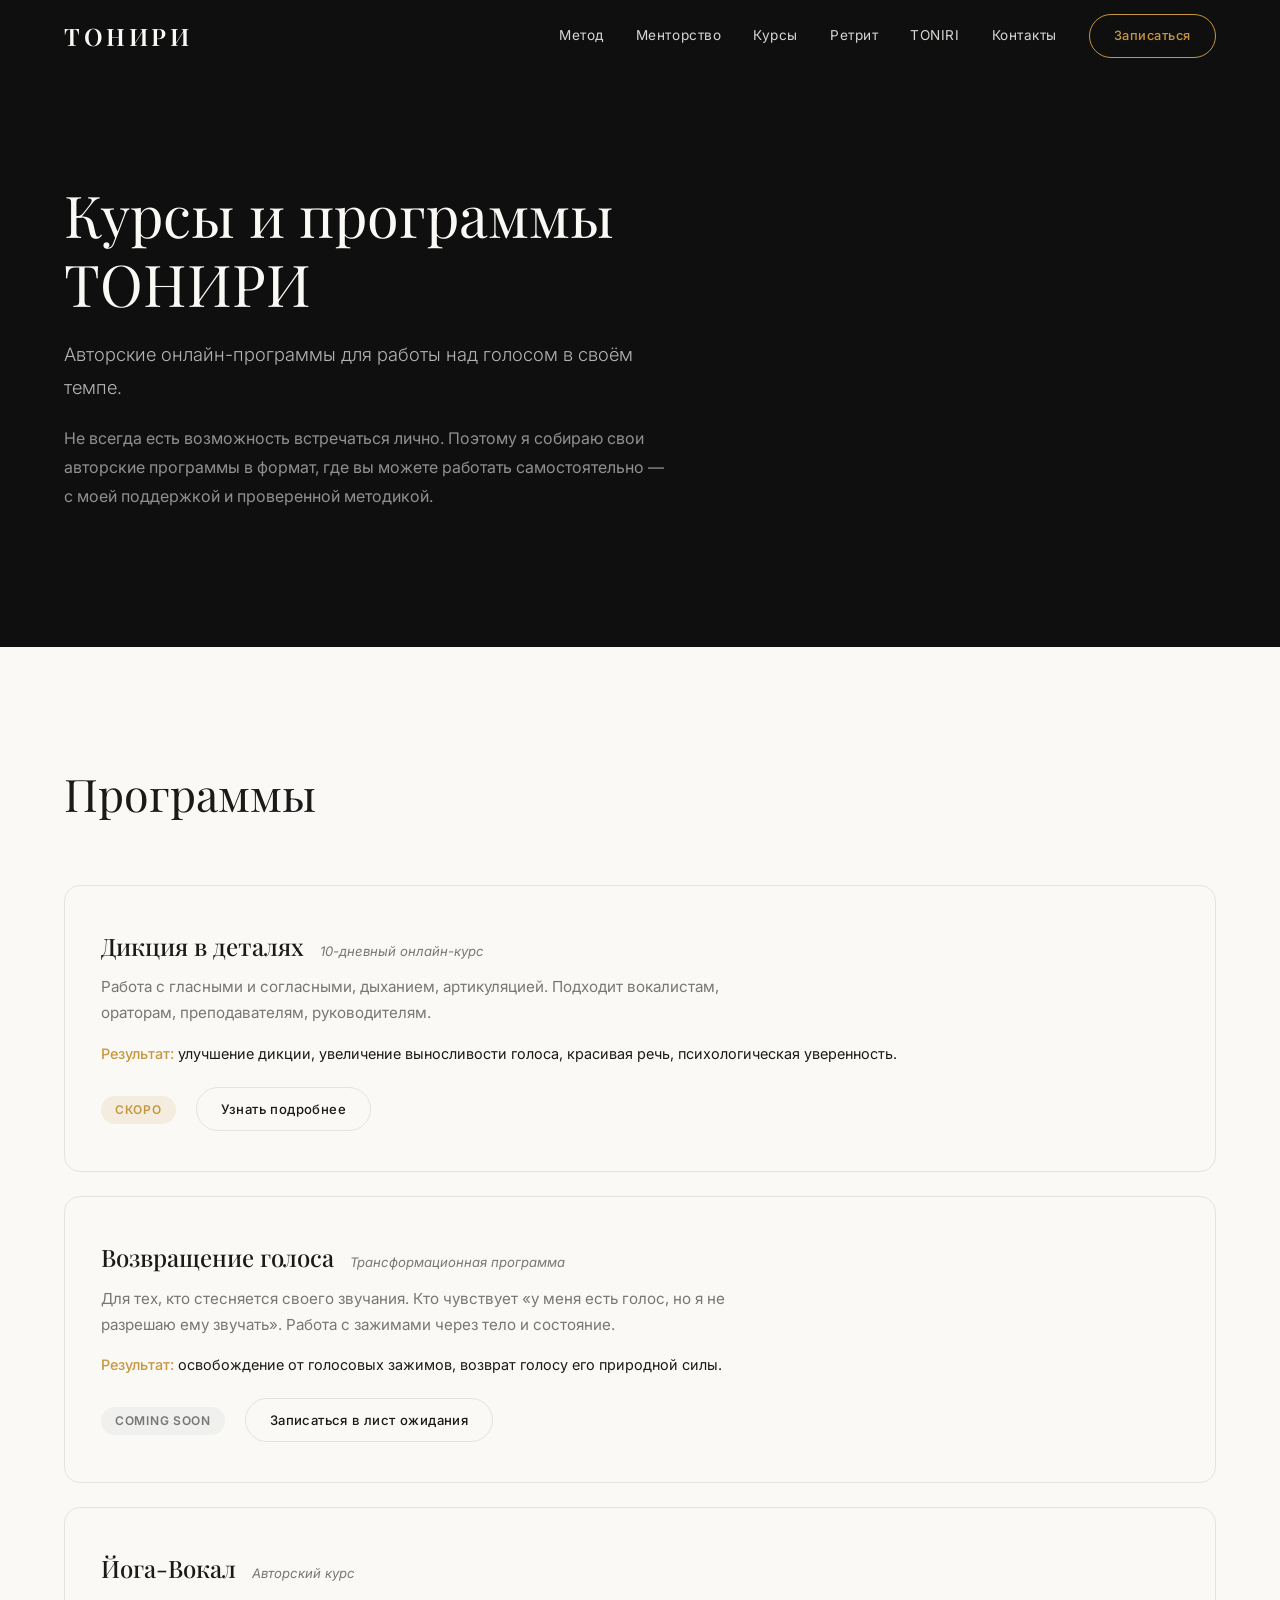
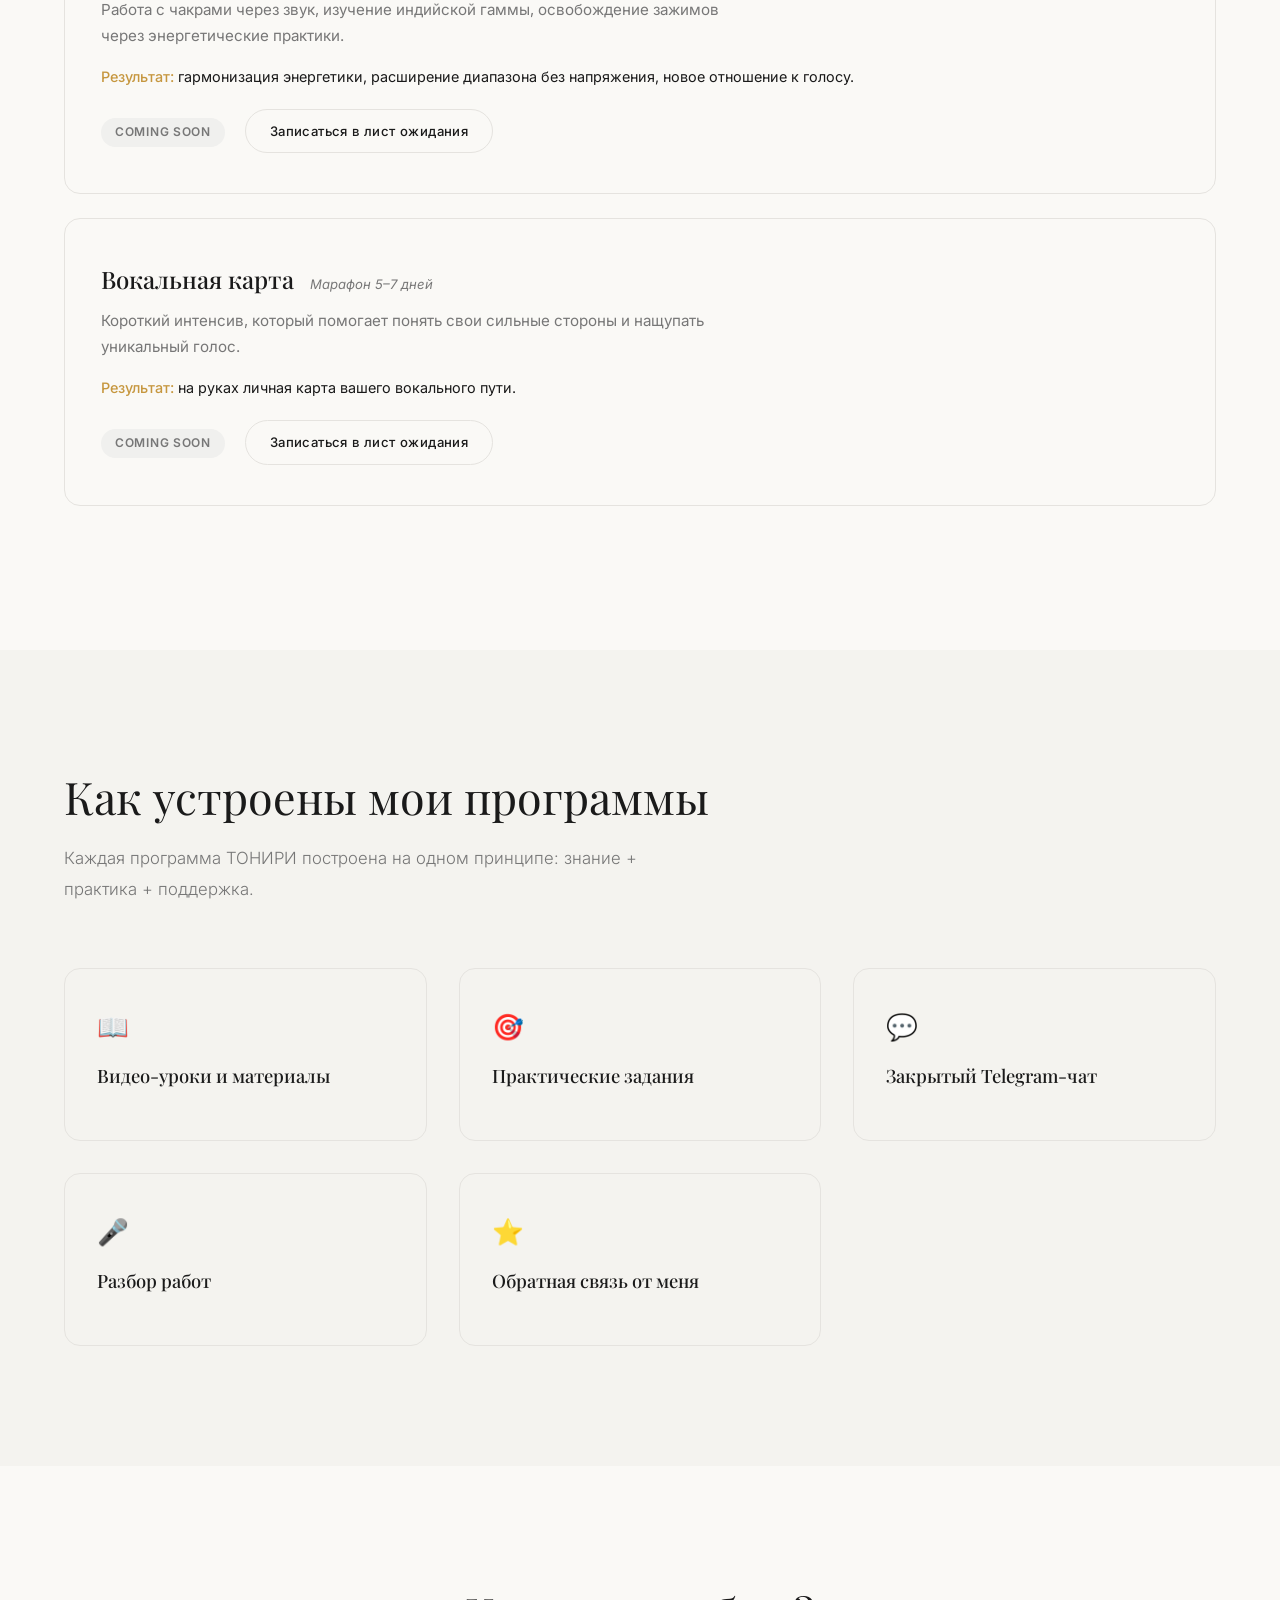
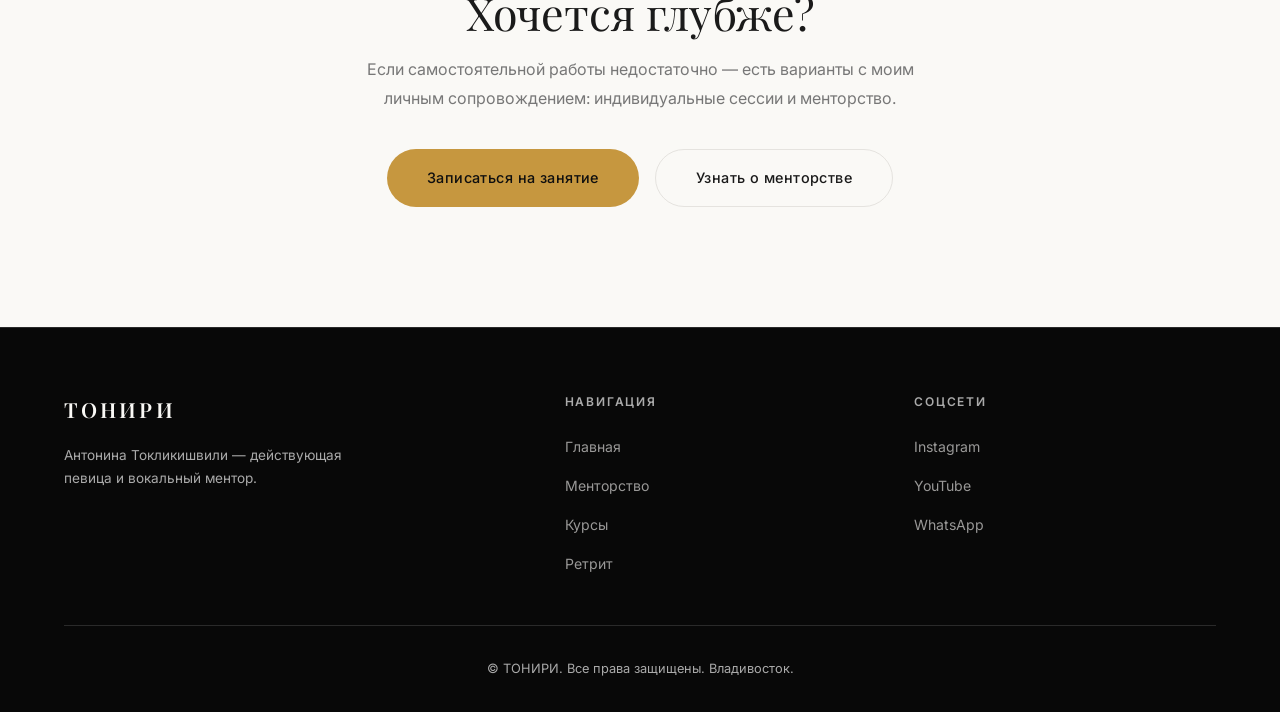
==== pages/courses.html @ 753eff2c "Add TONIRI website — main page + 4 subpages Static HTML/CSS/JS site for vocal mentor Antonina Toklik" ====
<!DOCTYPE html>
<html lang="ru">
<head>
  <meta charset="UTF-8">
  <meta name="viewport" content="width=device-width, initial-scale=1.0">
  <title>Курсы и программы ТОНИРИ — Антонина Токликишвили</title>
  <meta name="description" content="Авторские онлайн-программы для работы над голосом в своём темпе. Дикция, вокал, сценическая подача.">
  <link rel="stylesheet" href="../css/style.css">
</head>
<body>

  <header class="header header--scrolled">
    <div class="container">
      <a href="../" class="header__logo">Тонири</a>
      <nav class="header__nav">
        <a href="../#method">Метод</a>
        <a href="mentorship.html">Менторство</a>
        <a href="courses.html">Курсы</a>
        <a href="retreat.html">Ретрит</a>
        <a href="../#artist">TONIRI</a>
        <a href="../#contacts">Контакты</a>
        <a href="https://wa.me/79140761133?text=%D0%97%D0%B4%D1%80%D0%B0%D0%B2%D1%81%D1%82%D0%B2%D1%83%D0%B9%D1%82%D0%B5!%20%D0%98%D0%BD%D1%82%D0%B5%D1%80%D0%B5%D1%81%D1%83%D1%8E%D1%82%20%D0%BA%D1%83%D1%80%D1%81%D1%8B" target="_blank" class="header__cta">Записаться</a>
      </nav>
      <button class="header__burger" aria-label="Menu"><span></span><span></span><span></span></button>
    </div>
  </header>

  <div class="mobile-menu">
    <a href="../#method">Метод</a>
    <a href="mentorship.html">Менторство</a>
    <a href="courses.html">Курсы</a>
    <a href="retreat.html">Ретрит</a>
    <a href="../#artist">TONIRI</a>
    <a href="../#contacts">Контакты</a>
  </div>

  <!-- HERO -->
  <section class="subpage-hero">
    <div class="subpage-hero__bg" style="background-image: url('../images/portrait-red-lips.jpg')"></div>
    <div class="container">
      <h1 class="subpage-hero__title">Курсы и программы<br>ТОНИРИ</h1>
      <p class="subpage-hero__subtitle">Авторские онлайн-программы для работы над голосом в своём темпе.</p>
      <p class="subpage-hero__lead">Не всегда есть возможность встречаться лично. Поэтому я собираю свои авторские программы в формат, где вы можете работать самостоятельно — с моей поддержкой и проверенной методикой.</p>
    </div>
  </section>

  <!-- ПРОГРАММЫ -->
  <section class="section">
    <div class="container">
      <div class="section__header fade-up">
        <h2 class="section__title">Программы</h2>
      </div>

      <div class="course-card fade-up">
        <div class="course-card__header">
          <h3 class="course-card__title">Дикция в деталях</h3>
          <span class="course-card__format">10-дневный онлайн-курс</span>
        </div>
        <p class="course-card__desc">Работа с гласными и согласными, дыханием, артикуляцией. Подходит вокалистам, ораторам, преподавателям, руководителям.</p>
        <p class="course-card__result"><strong>Результат:</strong> улучшение дикции, увеличение выносливости голоса, красивая речь, психологическая уверенность.</p>
        <span class="course-card__status course-card__status--active">Скоро</span>
        <a href="https://wa.me/79140761133?text=%D0%97%D0%B4%D1%80%D0%B0%D0%B2%D1%81%D1%82%D0%B2%D1%83%D0%B9%D1%82%D0%B5!%20%D0%98%D0%BD%D1%82%D0%B5%D1%80%D0%B5%D1%81%D1%83%D0%B5%D1%82%20%D0%BA%D1%83%D1%80%D1%81%20%D0%94%D0%B8%D0%BA%D1%86%D0%B8%D1%8F%20%D0%B2%20%D0%B4%D0%B5%D1%82%D0%B0%D0%BB%D1%8F%D1%85" target="_blank" class="btn btn--outline btn--small">Узнать подробнее</a>
      </div>

      <div class="course-card fade-up">
        <div class="course-card__header">
          <h3 class="course-card__title">Возвращение голоса</h3>
          <span class="course-card__format">Трансформационная программа</span>
        </div>
        <p class="course-card__desc">Для тех, кто стесняется своего звучания. Кто чувствует «у меня есть голос, но я не разрешаю ему звучать». Работа с зажимами через тело и состояние.</p>
        <p class="course-card__result"><strong>Результат:</strong> освобождение от голосовых зажимов, возврат голосу его природной силы.</p>
        <span class="course-card__status course-card__status--soon">Coming soon</span>
        <a href="https://wa.me/79140761133?text=%D0%97%D0%B4%D1%80%D0%B0%D0%B2%D1%81%D1%82%D0%B2%D1%83%D0%B9%D1%82%D0%B5!%20%D0%A5%D0%BE%D1%87%D1%83%20%D0%B2%20%D0%BB%D0%B8%D1%81%D1%82%20%D0%BE%D0%B6%D0%B8%D0%B4%D0%B0%D0%BD%D0%B8%D1%8F%20%D0%BA%D1%83%D1%80%D1%81%D0%B0%20%D0%92%D0%BE%D0%B7%D0%B2%D1%80%D0%B0%D1%89%D0%B5%D0%BD%D0%B8%D0%B5%20%D0%B3%D0%BE%D0%BB%D0%BE%D1%81%D0%B0" target="_blank" class="btn btn--outline btn--small">Записаться в лист ожидания</a>
      </div>

      <div class="course-card fade-up">
        <div class="course-card__header">
          <h3 class="course-card__title">Йога-Вокал</h3>
          <span class="course-card__format">Авторский курс</span>
        </div>
        <p class="course-card__desc">Работа с чакрами через звук, изучение индийской гаммы, освобождение зажимов через энергетические практики.</p>
        <p class="course-card__result"><strong>Результат:</strong> гармонизация энергетики, расширение диапазона без напряжения, новое отношение к голосу.</p>
        <span class="course-card__status course-card__status--soon">Coming soon</span>
        <a href="https://wa.me/79140761133?text=%D0%97%D0%B4%D1%80%D0%B0%D0%B2%D1%81%D1%82%D0%B2%D1%83%D0%B9%D1%82%D0%B5!%20%D0%A5%D0%BE%D1%87%D1%83%20%D0%B2%20%D0%BB%D0%B8%D1%81%D1%82%20%D0%BE%D0%B6%D0%B8%D0%B4%D0%B0%D0%BD%D0%B8%D1%8F%20%D0%BA%D1%83%D1%80%D1%81%D0%B0%20%D0%99%D0%BE%D0%B3%D0%B0-%D0%92%D0%BE%D0%BA%D0%B0%D0%BB" target="_blank" class="btn btn--outline btn--small">Записаться в лист ожидания</a>
      </div>

      <div class="course-card fade-up">
        <div class="course-card__header">
          <h3 class="course-card__title">Вокальная карта</h3>
          <span class="course-card__format">Марафон 5–7 дней</span>
        </div>
        <p class="course-card__desc">Короткий интенсив, который помогает понять свои сильные стороны и нащупать уникальный голос.</p>
        <p class="course-card__result"><strong>Результат:</strong> на руках личная карта вашего вокального пути.</p>
        <span class="course-card__status course-card__status--soon">Coming soon</span>
        <a href="https://wa.me/79140761133?text=%D0%97%D0%B4%D1%80%D0%B0%D0%B2%D1%81%D1%82%D0%B2%D1%83%D0%B9%D1%82%D0%B5!%20%D0%A5%D0%BE%D1%87%D1%83%20%D0%B2%20%D0%BB%D0%B8%D1%81%D1%82%20%D0%BE%D0%B6%D0%B8%D0%B4%D0%B0%D0%BD%D0%B8%D1%8F%20%D0%BC%D0%B0%D1%80%D0%B0%D1%84%D0%BE%D0%BD%D0%B0%20%D0%92%D0%BE%D0%BA%D0%B0%D0%BB%D1%8C%D0%BD%D0%B0%D1%8F%20%D0%BA%D0%B0%D1%80%D1%82%D0%B0" target="_blank" class="btn btn--outline btn--small">Записаться в лист ожидания</a>
      </div>
    </div>
  </section>

  <!-- КАК УСТРОЕНЫ ПРОГРАММЫ -->
  <section class="section section--alt">
    <div class="container">
      <div class="section__header fade-up">
        <h2 class="section__title">Как устроены мои программы</h2>
        <p class="section__subtitle">Каждая программа ТОНИРИ построена на одном принципе: знание + практика + поддержка.</p>
      </div>
      <div class="info-blocks fade-up">
        <div class="info-block">
          <div class="info-block__icon">&#128214;</div>
          <h3 class="info-block__title">Видео-уроки и материалы</h3>
        </div>
        <div class="info-block">
          <div class="info-block__icon">&#127919;</div>
          <h3 class="info-block__title">Практические задания</h3>
        </div>
        <div class="info-block">
          <div class="info-block__icon">&#128172;</div>
          <h3 class="info-block__title">Закрытый Telegram-чат</h3>
        </div>
        <div class="info-block">
          <div class="info-block__icon">&#127908;</div>
          <h3 class="info-block__title">Разбор работ</h3>
        </div>
        <div class="info-block">
          <div class="info-block__icon">&#11088;</div>
          <h3 class="info-block__title">Обратная связь от меня</h3>
        </div>
      </div>
    </div>
  </section>

  <!-- ХОЧЕТСЯ ГЛУБЖЕ -->
  <section class="section">
    <div class="container">
      <div style="text-align: center;" class="fade-up">
        <h2 class="section__title" style="margin-bottom: 16px;">Хочется глубже?</h2>
        <p style="max-width: 560px; margin: 0 auto 36px; color: var(--text-muted); line-height: 1.8;">Если самостоятельной работы недостаточно — есть варианты с моим личным сопровождением: индивидуальные сессии и менторство.</p>
        <div style="display: flex; gap: 16px; justify-content: center; flex-wrap: wrap;">
          <a href="https://wa.me/79140761133?text=%D0%97%D0%B4%D1%80%D0%B0%D0%B2%D1%81%D1%82%D0%B2%D1%83%D0%B9%D1%82%D0%B5!%20%D0%A5%D0%BE%D1%87%D1%83%20%D0%B7%D0%B0%D0%BF%D0%B8%D1%81%D0%B0%D1%82%D1%8C%D1%81%D1%8F%20%D0%BD%D0%B0%20%D0%B8%D0%BD%D0%B4%D0%B8%D0%B2%D0%B8%D0%B4%D1%83%D0%B0%D0%BB%D1%8C%D0%BD%D0%BE%D0%B5%20%D0%B7%D0%B0%D0%BD%D1%8F%D1%82%D0%B8%D0%B5" target="_blank" class="btn btn--primary">Записаться на занятие</a>
          <a href="mentorship.html" class="btn btn--outline">Узнать о менторстве</a>
        </div>
      </div>
    </div>
  </section>

  <footer class="footer">
    <div class="container">
      <div class="footer__grid">
        <div>
          <div class="footer__brand-name">Тонири</div>
          <p class="footer__brand-desc">Антонина Токликишвили — действующая певица и вокальный ментор.</p>
        </div>
        <div>
          <div class="footer__heading">Навигация</div>
          <ul class="footer__links">
            <li><a href="../">Главная</a></li>
            <li><a href="mentorship.html">Менторство</a></li>
            <li><a href="courses.html">Курсы</a></li>
            <li><a href="retreat.html">Ретрит</a></li>
          </ul>
        </div>
        <div>
          <div class="footer__heading">Соцсети</div>
          <ul class="footer__links">
            <li><a href="https://www.instagram.com/toklikishvili_antonina/" target="_blank">Instagram</a></li>
            <li><a href="https://www.youtube.com/channel/UCNn1ef2-TmgNgp6hWCj16Mg" target="_blank">YouTube</a></li>
            <li><a href="https://wa.me/79140761133" target="_blank">WhatsApp</a></li>
          </ul>
        </div>
      </div>
      <div class="footer__bottom">&copy; ТОНИРИ. Все права защищены. Владивосток.</div>
    </div>
  </footer>

  <script src="../js/main.js"></script>
</body>
</html>
---- css/style.css ----
@import url('https://fonts.googleapis.com/css2?family=Playfair+Display:ital,wght@0,400;0,500;0,600;0,700;1,400;1,500&family=Inter:wght@300;400;500;600&display=swap');

:root {
  --bg-light: #FAF9F6;
  --bg-dark: #0F0F0F;
  --bg-dark-alt: #1A1A1A;
  --bg-card: #FFFFFF;
  --text-dark: #1A1A1A;
  --text-light: #FAF9F6;
  --text-muted: #777;
  --text-muted-light: #aaa;
  --accent: #C6973F;
  --accent-hover: #D4A94F;
  --accent-soft: rgba(198, 151, 63, 0.12);
  --border: #E5E3DF;
  --border-dark: #2A2A2A;
  --font-display: 'Playfair Display', Georgia, serif;
  --font-body: 'Inter', -apple-system, BlinkMacSystemFont, sans-serif;
  --max-width: 1200px;
  --section-padding: 120px;
  --header-height: 72px;
}

*, *::before, *::after {
  margin: 0;
  padding: 0;
  box-sizing: border-box;
}

html {
  scroll-behavior: smooth;
  font-size: 16px;
}

body {
  font-family: var(--font-body);
  color: var(--text-dark);
  background: var(--bg-light);
  line-height: 1.7;
  -webkit-font-smoothing: antialiased;
  -moz-osx-font-smoothing: grayscale;
}

img {
  max-width: 100%;
  height: auto;
  display: block;
}

a {
  color: inherit;
  text-decoration: none;
}

.container {
  max-width: var(--max-width);
  margin: 0 auto;
  padding: 0 24px;
}

/* ============================================
   HEADER
   ============================================ */

.header {
  position: fixed;
  top: 0;
  left: 0;
  right: 0;
  z-index: 1000;
  height: var(--header-height);
  display: flex;
  align-items: center;
  transition: background 0.4s, backdrop-filter 0.4s, box-shadow 0.4s;
}

.header--scrolled {
  background: rgba(250, 249, 246, 0.92);
  backdrop-filter: blur(20px);
  -webkit-backdrop-filter: blur(20px);
  box-shadow: 0 1px 0 var(--border);
}

.header--scrolled .header__logo,
.header--scrolled .header__nav a,
.header--scrolled .header__burger span {
  color: var(--text-dark);
}

.header--scrolled .header__burger span {
  background: var(--text-dark);
}

.header .container {
  display: flex;
  align-items: center;
  justify-content: space-between;
  width: 100%;
}

.header__logo {
  font-family: var(--font-display);
  font-size: 1.5rem;
  font-weight: 600;
  letter-spacing: 0.15em;
  color: var(--text-light);
  transition: color 0.4s;
  text-transform: uppercase;
}

.header__nav {
  display: flex;
  align-items: center;
  gap: 32px;
}

.header__nav a {
  font-size: 0.85rem;
  font-weight: 400;
  letter-spacing: 0.04em;
  color: rgba(250, 249, 246, 0.85);
  transition: color 0.3s;
}

.header--scrolled .header__nav a {
  color: var(--text-muted);
}

.header__nav a:hover {
  color: var(--accent);
}

.header__cta {
  font-size: 0.8rem !important;
  font-weight: 500 !important;
  padding: 10px 24px;
  border: 1px solid var(--accent);
  color: var(--accent) !important;
  border-radius: 100px;
  transition: background 0.3s, color 0.3s;
}

.header__cta:hover {
  background: var(--accent);
  color: var(--bg-dark) !important;
}

.header__burger {
  display: none;
  flex-direction: column;
  gap: 5px;
  cursor: pointer;
  padding: 4px;
  background: none;
  border: none;
}

.header__burger span {
  display: block;
  width: 24px;
  height: 2px;
  background: var(--text-light);
  transition: transform 0.3s, opacity 0.3s, background 0.4s;
}

.header__burger.active span:nth-child(1) {
  transform: rotate(45deg) translate(5px, 5px);
}

.header__burger.active span:nth-child(2) {
  opacity: 0;
}

.header__burger.active span:nth-child(3) {
  transform: rotate(-45deg) translate(5px, -5px);
}

/* ============================================
   HERO
   ============================================ */

.hero {
  position: relative;
  min-height: 100vh;
  display: flex;
  align-items: center;
  justify-content: center;
  overflow: hidden;
  background: var(--bg-dark);
}

.hero__bg {
  position: absolute;
  inset: 0;
  background-size: cover;
  background-position: center top;
  background-repeat: no-repeat;
}

.hero__bg::after {
  content: '';
  position: absolute;
  inset: 0;
  background: linear-gradient(
    to bottom,
    rgba(15, 15, 15, 0.3) 0%,
    rgba(15, 15, 15, 0.15) 40%,
    rgba(15, 15, 15, 0.5) 75%,
    rgba(15, 15, 15, 0.85) 100%
  );
}

.hero__content {
  position: relative;
  z-index: 2;
  text-align: center;
  max-width: 900px;
  padding: 0 24px;
  padding-top: var(--header-height);
}

.hero__manifesto {
  font-family: var(--font-display);
  font-size: clamp(2.4rem, 5.5vw, 4.2rem);
  font-weight: 400;
  line-height: 1.2;
  color: var(--text-light);
  margin-bottom: 24px;
}

.hero__manifesto em {
  font-style: italic;
  color: var(--accent);
}

.hero__subtitle {
  font-size: clamp(0.95rem, 1.5vw, 1.1rem);
  color: rgba(250, 249, 246, 0.7);
  font-weight: 300;
  max-width: 600px;
  margin: 0 auto 48px;
  line-height: 1.8;
}

.hero__markers {
  display: flex;
  justify-content: center;
  gap: 48px;
  margin-bottom: 48px;
}

.hero__marker {
  font-size: 0.8rem;
  letter-spacing: 0.1em;
  text-transform: uppercase;
  color: var(--accent);
  font-weight: 500;
  position: relative;
}

.hero__marker::before {
  content: '';
  display: block;
  width: 24px;
  height: 1px;
  background: var(--accent);
  margin: 0 auto 12px;
}

.hero__cta-group {
  display: flex;
  flex-direction: column;
  align-items: center;
  gap: 12px;
}

.hero__cta-note {
  font-size: 0.8rem;
  color: rgba(250, 249, 246, 0.45);
}

/* ============================================
   BUTTONS
   ============================================ */

.btn {
  display: inline-flex;
  align-items: center;
  gap: 8px;
  font-family: var(--font-body);
  font-size: 0.9rem;
  font-weight: 500;
  padding: 16px 40px;
  border-radius: 100px;
  border: none;
  cursor: pointer;
  transition: all 0.3s ease;
  letter-spacing: 0.03em;
}

.btn--primary {
  background: var(--accent);
  color: var(--bg-dark);
}

.btn--primary:hover {
  background: var(--accent-hover);
  transform: translateY(-1px);
}

.btn--outline {
  background: transparent;
  color: var(--text-dark);
  border: 1px solid var(--border);
}

.btn--outline:hover {
  border-color: var(--accent);
  color: var(--accent);
}

.btn--outline-light {
  background: transparent;
  color: var(--text-light);
  border: 1px solid rgba(250, 249, 246, 0.25);
}

.btn--outline-light:hover {
  border-color: var(--accent);
  color: var(--accent);
}

.btn--small {
  padding: 10px 24px;
  font-size: 0.82rem;
}

.btn--dark {
  background: var(--bg-dark);
  color: var(--text-light);
}

.btn--dark:hover {
  background: var(--bg-dark-alt);
}

/* ============================================
   SECTIONS — COMMON
   ============================================ */

.section {
  padding: var(--section-padding) 0;
}

.section--dark {
  background: var(--bg-dark);
  color: var(--text-light);
}

.section--dark .section__subtitle {
  color: var(--text-muted-light);
}

.section--alt {
  background: #F4F3EF;
}

.section__header {
  margin-bottom: 64px;
}

.section__header--center {
  text-align: center;
}

.section__title {
  font-family: var(--font-display);
  font-size: clamp(2rem, 3.5vw, 3rem);
  font-weight: 400;
  line-height: 1.2;
  margin-bottom: 20px;
}

.section__subtitle {
  font-size: 1.05rem;
  color: var(--text-muted);
  font-weight: 300;
  line-height: 1.8;
  max-width: 640px;
}

.section__header--center .section__subtitle {
  margin: 0 auto;
}

/* ============================================
   ABOUT
   ============================================ */

.about__text {
  font-size: 1.15rem;
  line-height: 1.9;
  max-width: 760px;
  color: var(--text-dark);
  margin-bottom: 64px;
}

.about__text p {
  margin-bottom: 24px;
}

.about__photos {
  display: grid;
  grid-template-columns: repeat(3, 1fr);
  gap: 24px;
}

.about__photo {
  position: relative;
  border-radius: 12px;
  overflow: hidden;
  aspect-ratio: 3/4;
}

.about__photo img {
  width: 100%;
  height: 100%;
  object-fit: cover;
  transition: transform 0.6s ease;
}

.about__photo:hover img {
  transform: scale(1.03);
}

.about__photo-label {
  position: absolute;
  bottom: 0;
  left: 0;
  right: 0;
  padding: 24px;
  background: linear-gradient(to top, rgba(0,0,0,0.7), transparent);
  color: var(--text-light);
  font-size: 0.82rem;
  letter-spacing: 0.1em;
  text-transform: uppercase;
  font-weight: 500;
}

/* ============================================
   METHOD
   ============================================ */

.method__intro {
  font-size: 1.1rem;
  color: var(--text-muted);
  max-width: 640px;
  margin-bottom: 64px;
  line-height: 1.8;
}

.method__cards {
  display: grid;
  grid-template-columns: repeat(3, 1fr);
  gap: 32px;
  margin-bottom: 48px;
}

.method__card {
  padding: 40px 32px;
  background: var(--bg-card);
  border: 1px solid var(--border);
  border-radius: 16px;
  transition: border-color 0.3s, transform 0.3s;
}

.method__card:hover {
  border-color: var(--accent);
  transform: translateY(-4px);
}

.method__card-icon {
  font-size: 2rem;
  margin-bottom: 20px;
}

.method__card-title {
  font-family: var(--font-display);
  font-size: 1.4rem;
  margin-bottom: 16px;
  font-weight: 500;
}

.method__card-text {
  font-size: 0.92rem;
  color: var(--text-muted);
  line-height: 1.8;
}

.method__footer {
  font-size: 1.05rem;
  color: var(--text-dark);
  max-width: 760px;
  line-height: 1.8;
  margin-bottom: 40px;
  font-style: italic;
}

/* ============================================
   PERSONAS (С ЧЕМ ПРИХОДЯТ)
   ============================================ */

.personas__grid {
  display: grid;
  grid-template-columns: repeat(2, 1fr);
  gap: 24px;
}

.personas__grid .persona:last-child {
  grid-column: 1 / -1;
  max-width: calc(50% - 12px);
  justify-self: center;
}

.persona {
  padding: 40px 36px;
  border: 1px solid var(--border-dark);
  border-radius: 16px;
  transition: border-color 0.3s;
}

.section--dark .persona {
  border-color: var(--border-dark);
}

.persona:hover {
  border-color: var(--accent);
}

.persona__type {
  font-size: 0.75rem;
  letter-spacing: 0.15em;
  text-transform: uppercase;
  color: var(--accent);
  font-weight: 600;
  margin-bottom: 16px;
}

.persona__quote {
  font-family: var(--font-display);
  font-size: 1.1rem;
  font-style: italic;
  line-height: 1.7;
  margin-bottom: 20px;
  color: rgba(250, 249, 246, 0.85);
}

.persona__solution {
  font-size: 0.9rem;
  color: var(--text-muted-light);
  line-height: 1.7;
}

/* ============================================
   FORMATS (ФОРМАТЫ РАБОТЫ)
   ============================================ */

.formats__grid {
  display: grid;
  grid-template-columns: repeat(3, 1fr);
  gap: 24px;
}

.format-card {
  padding: 40px 32px;
  border: 1px solid var(--border);
  border-radius: 16px;
  display: flex;
  flex-direction: column;
  transition: border-color 0.3s, transform 0.3s;
}

.format-card:hover {
  border-color: var(--accent);
  transform: translateY(-4px);
}

.format-card--premium {
  border-color: var(--accent);
  background: var(--accent-soft);
}

.format-card__icon {
  font-size: 1.8rem;
  margin-bottom: 16px;
}

.format-card__title {
  font-family: var(--font-display);
  font-size: 1.3rem;
  font-weight: 500;
  margin-bottom: 4px;
}

.format-card__tag {
  font-size: 0.72rem;
  color: var(--accent);
  letter-spacing: 0.08em;
  text-transform: uppercase;
  font-weight: 600;
  margin-bottom: 16px;
}

.format-card__text {
  font-size: 0.9rem;
  color: var(--text-muted);
  line-height: 1.7;
  margin-bottom: 12px;
  flex: 1;
}

.format-card__audience {
  font-size: 0.82rem;
  color: var(--text-muted);
  font-style: italic;
  margin-bottom: 24px;
}

/* ============================================
   TESTIMONIALS
   ============================================ */

.testimonials__grid {
  display: grid;
  grid-template-columns: repeat(3, 1fr);
  gap: 24px;
}

.testimonial {
  padding: 40px 32px;
  border-radius: 16px;
  background: linear-gradient(135deg, #1a1a2e, #16213e);
  min-height: 220px;
  display: flex;
  flex-direction: column;
  justify-content: center;
  align-items: center;
  text-align: center;
}

.testimonial__quote-icon {
  font-size: 2.5rem;
  color: var(--accent);
  opacity: 0.4;
  margin-bottom: 16px;
  font-family: var(--font-display);
}

.testimonial__placeholder {
  font-size: 0.9rem;
  color: rgba(250, 249, 246, 0.35);
  font-style: italic;
}

.testimonials__note {
  text-align: center;
  margin-top: 40px;
  font-size: 0.85rem;
  color: var(--text-muted);
}

/* ============================================
   TONIRI ARTIST
   ============================================ */

.artist__layout {
  display: grid;
  grid-template-columns: 1fr 1fr;
  gap: 64px;
  align-items: center;
}

.artist__text p {
  font-size: 1.05rem;
  line-height: 1.8;
  margin-bottom: 20px;
  color: rgba(250, 249, 246, 0.8);
}

.artist__links {
  display: flex;
  gap: 12px;
  flex-wrap: wrap;
  margin-top: 32px;
}

.artist__image {
  border-radius: 16px;
  overflow: hidden;
  aspect-ratio: 3/4;
}

.artist__image img {
  width: 100%;
  height: 100%;
  object-fit: cover;
}

/* ============================================
   TESLA BAND
   ============================================ */

.tesla__layout {
  display: grid;
  grid-template-columns: 1fr 1fr;
  gap: 64px;
  align-items: center;
}

.tesla__image {
  border-radius: 16px;
  overflow: hidden;
}

.tesla__image img {
  width: 100%;
  height: auto;
  object-fit: cover;
}

.tesla__text p {
  font-size: 1.05rem;
  line-height: 1.8;
  margin-bottom: 20px;
}

.tesla__markers {
  list-style: none;
  margin: 32px 0;
}

.tesla__markers li {
  position: relative;
  padding-left: 20px;
  margin-bottom: 12px;
  font-size: 0.92rem;
  color: var(--text-muted);
}

.tesla__markers li::before {
  content: '';
  position: absolute;
  left: 0;
  top: 10px;
  width: 6px;
  height: 6px;
  background: var(--accent);
  border-radius: 50%;
}

/* ============================================
   CONTACTS
   ============================================ */

.contacts__layout {
  display: grid;
  grid-template-columns: 1fr 1fr;
  gap: 80px;
  align-items: start;
}

.contacts__info {
  display: flex;
  flex-direction: column;
  gap: 24px;
}

.contact-item {
  display: flex;
  align-items: center;
  gap: 16px;
  font-size: 0.95rem;
}

.contact-item__icon {
  width: 44px;
  height: 44px;
  border-radius: 50%;
  border: 1px solid var(--border-dark);
  display: flex;
  align-items: center;
  justify-content: center;
  flex-shrink: 0;
  font-size: 1.1rem;
}

.contact-item a {
  color: rgba(250, 249, 246, 0.8);
  transition: color 0.3s;
}

.contact-item a:hover {
  color: var(--accent);
}

.contacts__cta {
  padding: 48px;
  border: 1px solid var(--border-dark);
  border-radius: 16px;
  text-align: center;
}

.contacts__cta-title {
  font-family: var(--font-display);
  font-size: 1.6rem;
  margin-bottom: 16px;
  color: var(--text-light);
}

.contacts__cta-text {
  font-size: 0.95rem;
  color: var(--text-muted-light);
  margin-bottom: 32px;
  line-height: 1.7;
}

/* ============================================
   FOOTER
   ============================================ */

.footer {
  padding: 64px 0 32px;
  background: #080808;
  color: var(--text-light);
  border-top: 1px solid var(--border-dark);
}

.footer__grid {
  display: grid;
  grid-template-columns: 1.5fr 1fr 1fr;
  gap: 48px;
  margin-bottom: 48px;
}

.footer__brand-name {
  font-family: var(--font-display);
  font-size: 1.3rem;
  font-weight: 600;
  letter-spacing: 0.15em;
  margin-bottom: 16px;
  text-transform: uppercase;
}

.footer__brand-desc {
  font-size: 0.85rem;
  color: var(--text-muted-light);
  line-height: 1.7;
  max-width: 320px;
}

.footer__heading {
  font-size: 0.75rem;
  letter-spacing: 0.15em;
  text-transform: uppercase;
  color: var(--text-muted-light);
  margin-bottom: 20px;
  font-weight: 600;
}

.footer__links {
  list-style: none;
  display: flex;
  flex-direction: column;
  gap: 12px;
}

.footer__links a {
  font-size: 0.88rem;
  color: rgba(250, 249, 246, 0.6);
  transition: color 0.3s;
}

.footer__links a:hover {
  color: var(--accent);
}

.footer__bottom {
  padding-top: 32px;
  border-top: 1px solid var(--border-dark);
  text-align: center;
  font-size: 0.8rem;
  color: var(--text-muted-light);
}

/* ============================================
   SUBPAGE HERO
   ============================================ */

.subpage-hero {
  padding: 180px 0 100px;
  background: var(--bg-dark);
  color: var(--text-light);
  position: relative;
  overflow: hidden;
}

.subpage-hero__bg {
  position: absolute;
  inset: 0;
  background-size: cover;
  background-position: center;
  opacity: 0.25;
}

.subpage-hero .container {
  position: relative;
  z-index: 2;
}

.subpage-hero__title {
  font-family: var(--font-display);
  font-size: clamp(2.4rem, 4.5vw, 3.6rem);
  font-weight: 400;
  margin-bottom: 20px;
  line-height: 1.2;
}

.subpage-hero__subtitle {
  font-size: 1.15rem;
  color: rgba(250, 249, 246, 0.7);
  max-width: 600px;
  line-height: 1.8;
  margin-bottom: 20px;
  font-weight: 300;
}

.subpage-hero__lead {
  font-size: 1rem;
  color: rgba(250, 249, 246, 0.55);
  max-width: 600px;
  line-height: 1.8;
  margin-bottom: 36px;
}

/* ============================================
   CHECKLIST
   ============================================ */

.checklist {
  list-style: none;
  max-width: 700px;
}

.checklist li {
  position: relative;
  padding-left: 36px;
  margin-bottom: 20px;
  font-size: 1rem;
  line-height: 1.7;
}

.checklist li::before {
  content: '\2713';
  position: absolute;
  left: 0;
  color: var(--accent);
  font-weight: 700;
  font-size: 1.1rem;
}

/* ============================================
   INFO BLOCKS (mentorship, method details)
   ============================================ */

.info-blocks {
  display: grid;
  grid-template-columns: repeat(auto-fit, minmax(280px, 1fr));
  gap: 32px;
}

.info-block {
  padding: 36px 32px;
  border: 1px solid var(--border);
  border-radius: 16px;
}

.info-block__icon {
  font-size: 1.6rem;
  margin-bottom: 12px;
}

.info-block__title {
  font-family: var(--font-display);
  font-size: 1.15rem;
  font-weight: 500;
  margin-bottom: 12px;
}

.info-block__text {
  font-size: 0.9rem;
  color: var(--text-muted);
  line-height: 1.7;
}

/* ============================================
   DEEP SECTION (expanded method blocks)
   ============================================ */

.deep-block {
  margin-bottom: 56px;
  max-width: 760px;
}

.deep-block__number {
  font-size: 0.75rem;
  letter-spacing: 0.15em;
  text-transform: uppercase;
  color: var(--accent);
  font-weight: 600;
  margin-bottom: 12px;
}

.deep-block__title {
  font-family: var(--font-display);
  font-size: 1.8rem;
  font-weight: 400;
  margin-bottom: 20px;
}

.deep-block__text {
  font-size: 1rem;
  line-height: 1.9;
  color: var(--text-muted);
}

.deep-block__text p {
  margin-bottom: 16px;
}

/* ============================================
   COURSE CARDS
   ============================================ */

.course-card {
  padding: 40px 36px;
  border: 1px solid var(--border);
  border-radius: 16px;
  margin-bottom: 24px;
  transition: border-color 0.3s;
}

.course-card:hover {
  border-color: var(--accent);
}

.course-card__header {
  display: flex;
  align-items: baseline;
  gap: 16px;
  margin-bottom: 8px;
}

.course-card__title {
  font-family: var(--font-display);
  font-size: 1.5rem;
  font-weight: 500;
}

.course-card__format {
  font-size: 0.82rem;
  color: var(--text-muted);
  font-style: italic;
}

.course-card__desc {
  font-size: 0.95rem;
  color: var(--text-muted);
  line-height: 1.7;
  margin-bottom: 16px;
  max-width: 640px;
}

.course-card__result {
  font-size: 0.9rem;
  margin-bottom: 20px;
  line-height: 1.7;
}

.course-card__result strong {
  color: var(--accent);
  font-weight: 500;
}

.course-card__status {
  display: inline-block;
  padding: 4px 14px;
  border-radius: 100px;
  font-size: 0.75rem;
  letter-spacing: 0.06em;
  text-transform: uppercase;
  font-weight: 600;
  margin-right: 16px;
}

.course-card__status--active {
  background: var(--accent-soft);
  color: var(--accent);
}

.course-card__status--soon {
  background: #f0f0ee;
  color: var(--text-muted);
}

/* ============================================
   RETREAT SPECIFICS
   ============================================ */

.retreat-day {
  display: grid;
  grid-template-columns: repeat(3, 1fr);
  gap: 32px;
}

.retreat-day__block {
  padding: 32px;
  border-radius: 16px;
  background: #F4F3EF;
}

.retreat-day__period {
  font-size: 0.75rem;
  letter-spacing: 0.15em;
  text-transform: uppercase;
  color: var(--accent);
  font-weight: 600;
  margin-bottom: 16px;
}

.retreat-day__list {
  list-style: none;
}

.retreat-day__list li {
  padding: 8px 0;
  font-size: 0.92rem;
  color: var(--text-muted);
  border-bottom: 1px solid var(--border);
}

.retreat-day__list li:last-child {
  border-bottom: none;
}

.retreat-photos {
  display: grid;
  grid-template-columns: 2fr 1fr 1fr;
  gap: 16px;
  margin: 48px 0;
}

.retreat-photos img {
  width: 100%;
  height: 100%;
  object-fit: cover;
  border-radius: 12px;
}

.retreat-photos .retreat-photo--tall {
  grid-row: span 2;
}

/* ============================================
   MOBILE MENU
   ============================================ */

.mobile-menu {
  display: none;
  position: fixed;
  inset: 0;
  background: rgba(15, 15, 15, 0.98);
  z-index: 999;
  flex-direction: column;
  align-items: center;
  justify-content: center;
  gap: 28px;
  opacity: 0;
  pointer-events: none;
  transition: opacity 0.3s;
}

.mobile-menu.active {
  opacity: 1;
  pointer-events: all;
}

.mobile-menu a {
  font-family: var(--font-display);
  font-size: 1.5rem;
  color: var(--text-light);
  transition: color 0.3s;
}

.mobile-menu a:hover {
  color: var(--accent);
}

/* ============================================
   IMAGE PLACEHOLDER
   ============================================ */

.img-placeholder {
  background: linear-gradient(135deg, #2a2a3e, #1a1a2e);
  display: flex;
  align-items: center;
  justify-content: center;
  color: rgba(255,255,255,0.2);
  font-size: 0.8rem;
  letter-spacing: 0.1em;
  text-transform: uppercase;
}

/* ============================================
   SCROLL ANIMATIONS
   ============================================ */

.fade-up {
  opacity: 0;
  transform: translateY(30px);
  transition: opacity 0.7s ease, transform 0.7s ease;
}

.fade-up.visible {
  opacity: 1;
  transform: translateY(0);
}

/* ============================================
   RESPONSIVE
   ============================================ */

@media (max-width: 1024px) {
  :root {
    --section-padding: 80px;
  }

  .hero__markers {
    gap: 24px;
  }

  .method__cards,
  .formats__grid,
  .testimonials__grid {
    grid-template-columns: repeat(2, 1fr);
  }

  .artist__layout,
  .tesla__layout,
  .contacts__layout {
    grid-template-columns: 1fr;
    gap: 48px;
  }

  .footer__grid {
    grid-template-columns: 1fr 1fr;
  }

  .retreat-day {
    grid-template-columns: 1fr;
  }
}

@media (max-width: 768px) {
  :root {
    --section-padding: 64px;
    --header-height: 60px;
  }

  .header__nav {
    display: none;
  }

  .header__burger {
    display: flex;
  }

  .mobile-menu {
    display: flex;
  }

  .hero__markers {
    flex-direction: column;
    gap: 16px;
  }

  .about__photos {
    grid-template-columns: 1fr;
    max-width: 400px;
  }

  .method__cards,
  .formats__grid,
  .testimonials__grid {
    grid-template-columns: 1fr;
  }

  .personas__grid {
    grid-template-columns: 1fr;
  }

  .personas__grid .persona:last-child {
    max-width: 100%;
  }

  .footer__grid {
    grid-template-columns: 1fr;
    gap: 32px;
  }

  .retreat-photos {
    grid-template-columns: 1fr;
  }

  .hero__cta-group .btn {
    width: 100%;
    justify-content: center;
  }
}

@media (max-width: 480px) {
  :root {
    --section-padding: 48px;
  }

  .btn {
    padding: 14px 28px;
    font-size: 0.85rem;
  }

  .persona {
    padding: 28px 24px;
  }

  .format-card {
    padding: 28px 24px;
  }

  .course-card {
    padding: 28px 24px;
  }

  .course-card__header {
    flex-direction: column;
    gap: 4px;
  }
}
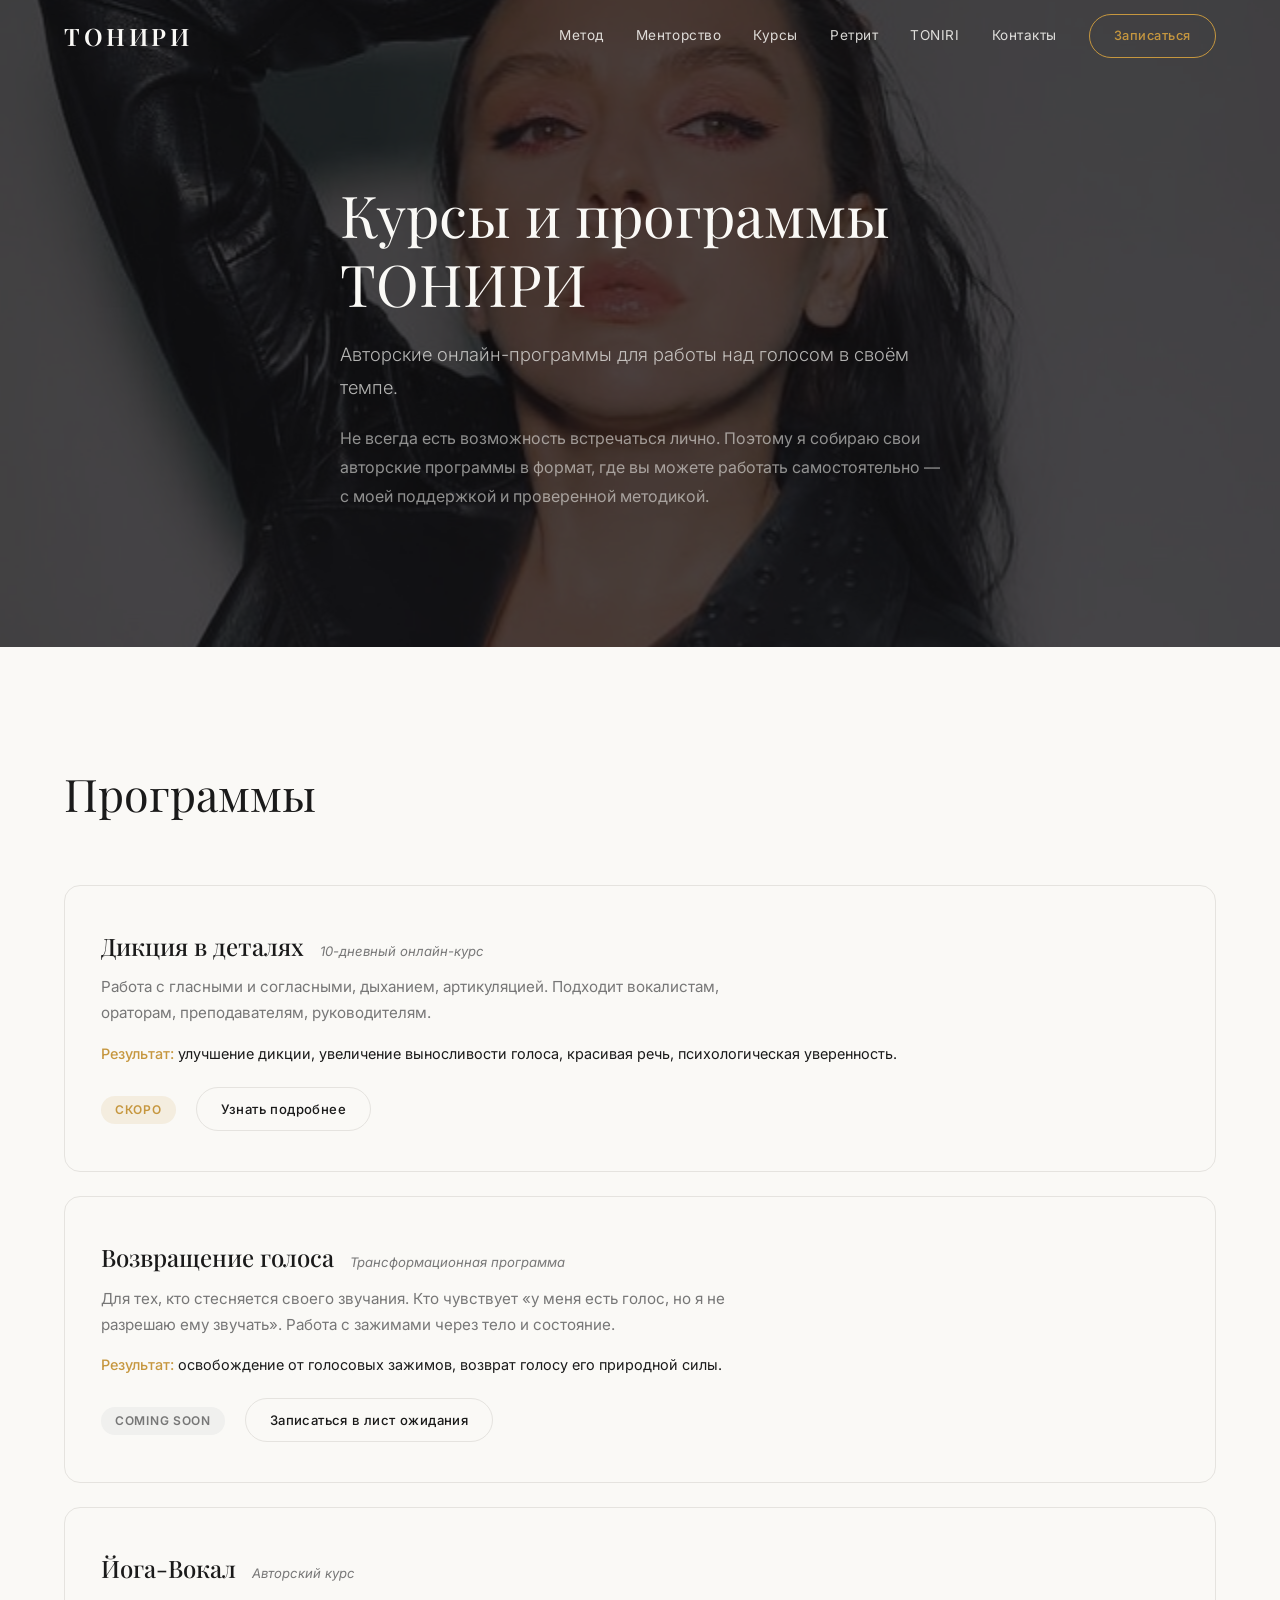
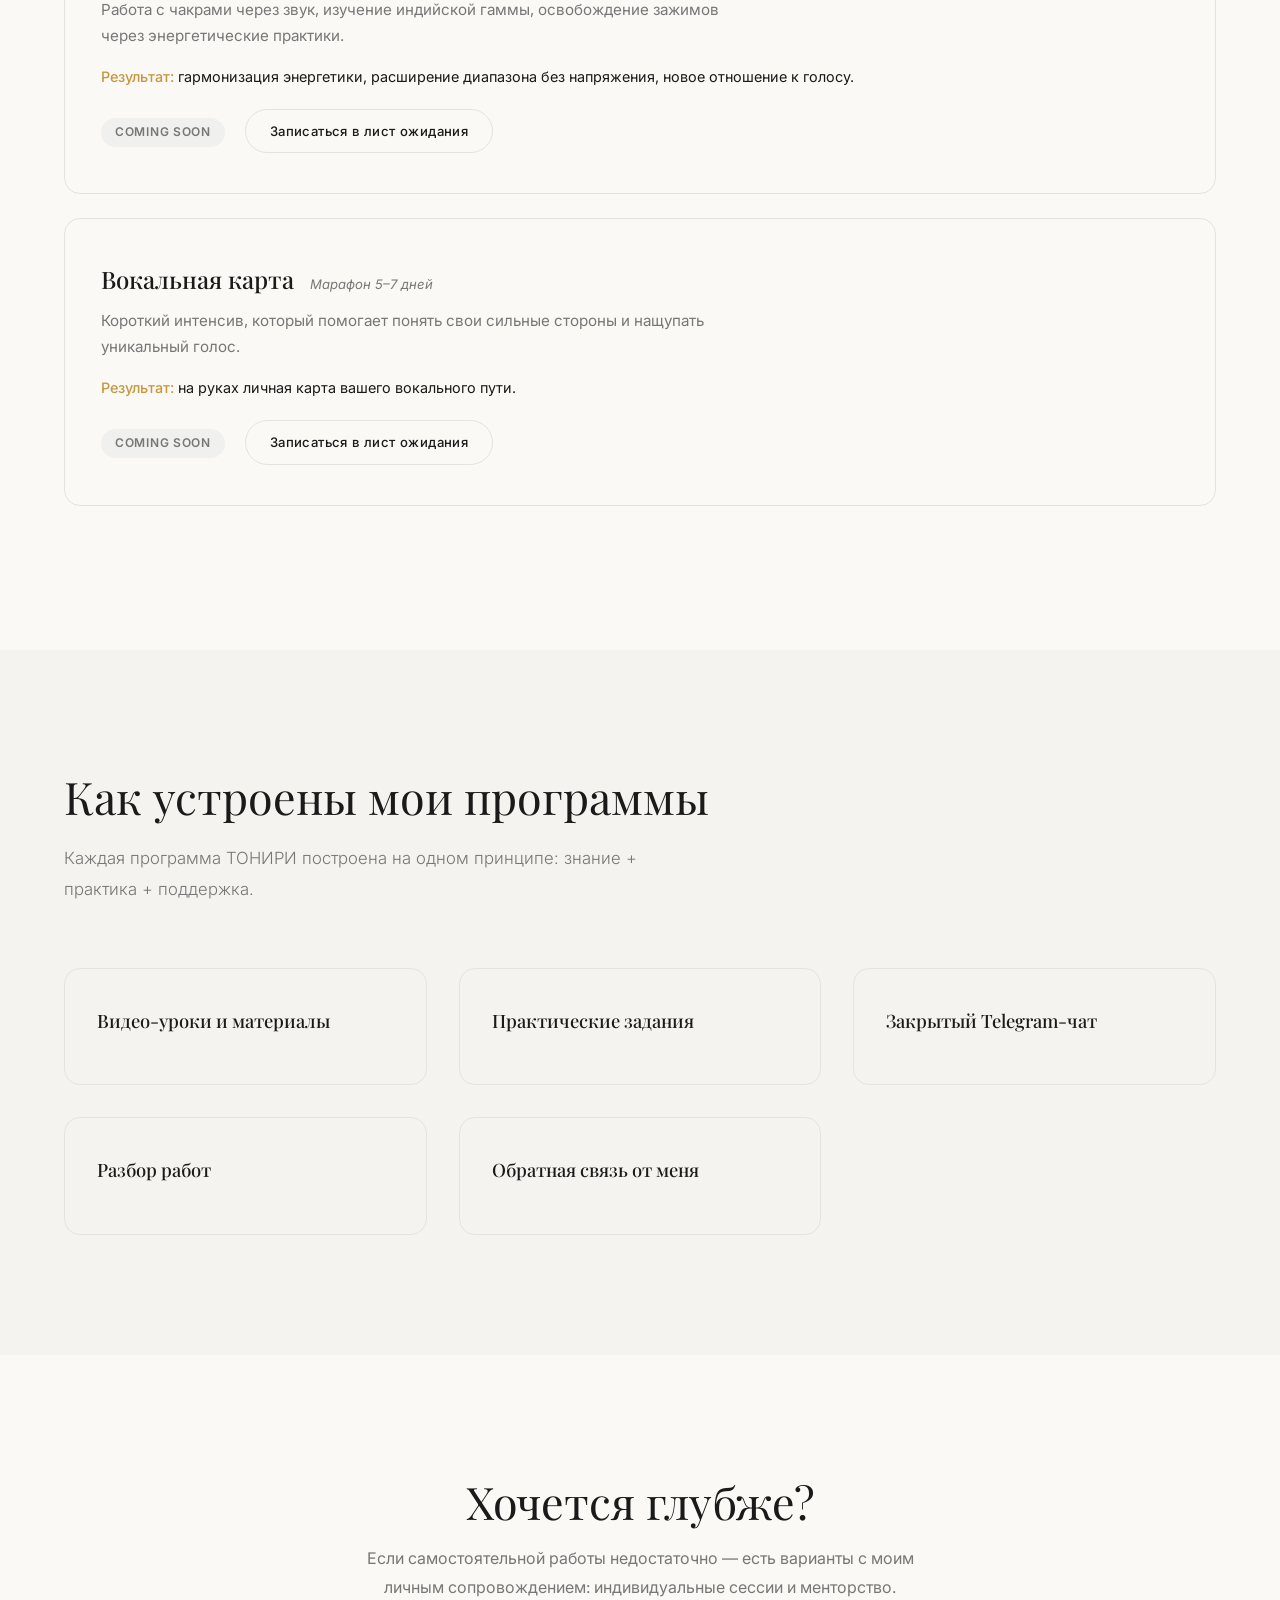
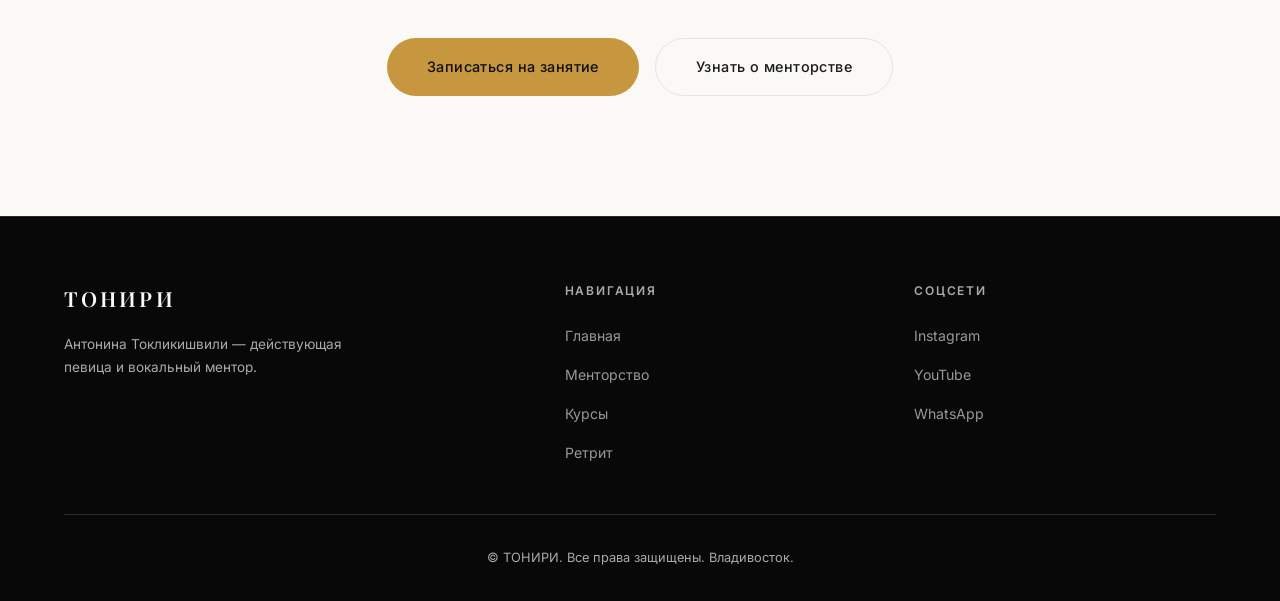
==== commit 559cfafc: "Remove emoji icons, fix hero positioning and images - Replace emoji icons with clean numbered labels" ====
--- a/pages/courses.html
+++ b/pages/courses.html
@@ -106,23 +106,18 @@
       </div>
       <div class="info-blocks fade-up">
         <div class="info-block">
-          <div class="info-block__icon">&#128214;</div>
           <h3 class="info-block__title">Видео-уроки и материалы</h3>
         </div>
         <div class="info-block">
-          <div class="info-block__icon">&#127919;</div>
           <h3 class="info-block__title">Практические задания</h3>
         </div>
         <div class="info-block">
-          <div class="info-block__icon">&#128172;</div>
           <h3 class="info-block__title">Закрытый Telegram-чат</h3>
         </div>
         <div class="info-block">
-          <div class="info-block__icon">&#127908;</div>
           <h3 class="info-block__title">Разбор работ</h3>
         </div>
         <div class="info-block">
-          <div class="info-block__icon">&#11088;</div>
           <h3 class="info-block__title">Обратная связь от меня</h3>
         </div>
       </div>
--- a/css/style.css
+++ b/css/style.css
@@ -479,9 +479,12 @@
   transform: translateY(-4px);
 }
 
-.method__card-icon {
-  font-size: 2rem;
-  margin-bottom: 20px;
+.method__card-number {
+  font-family: var(--font-display);
+  font-size: 0.875rem;
+  color: var(--accent);
+  letter-spacing: 0.05em;
+  margin-bottom: 16px;
 }
 
 .method__card-title {
@@ -591,8 +594,7 @@
 }
 
 .format-card__icon {
-  font-size: 1.8rem;
-  margin-bottom: 16px;
+  display: none;
 }
 
 .format-card__title {
@@ -783,15 +785,7 @@
 }
 
 .contact-item__icon {
-  width: 44px;
-  height: 44px;
-  border-radius: 50%;
-  border: 1px solid var(--border-dark);
-  display: flex;
-  align-items: center;
-  justify-content: center;
-  flex-shrink: 0;
-  font-size: 1.1rem;
+  display: none;
 }
 
 .contact-item a {
@@ -898,6 +892,9 @@
 
 .subpage-hero {
   padding: 180px 0 100px;
+  min-height: 70vh;
+  display: flex;
+  align-items: flex-end;
   background: var(--bg-dark);
   color: var(--text-light);
   position: relative;
@@ -908,7 +905,7 @@
   position: absolute;
   inset: 0;
   background-size: cover;
-  background-position: center;
+  background-position: center 20%;
   opacity: 0.25;
 }
 
@@ -985,8 +982,7 @@
 }
 
 .info-block__icon {
-  font-size: 1.6rem;
-  margin-bottom: 12px;
+  display: none;
 }
 
 .info-block__title {
